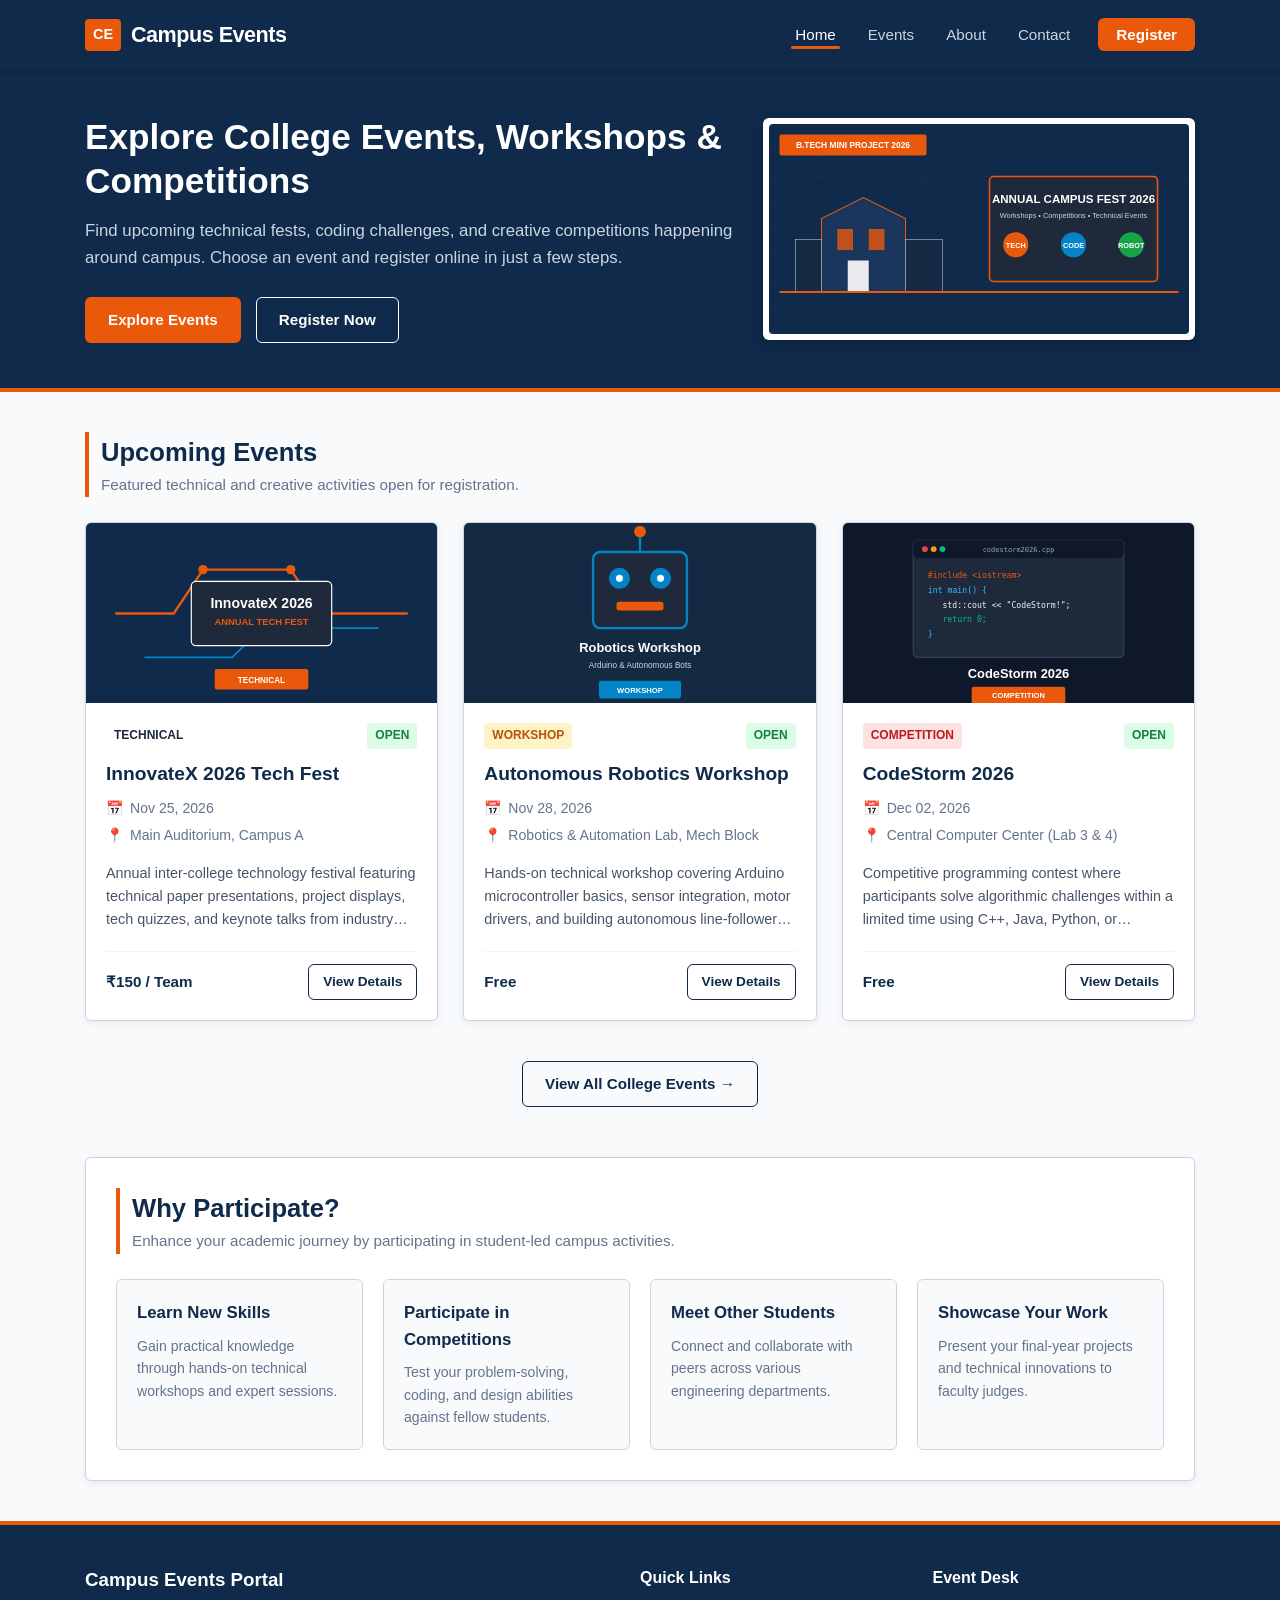
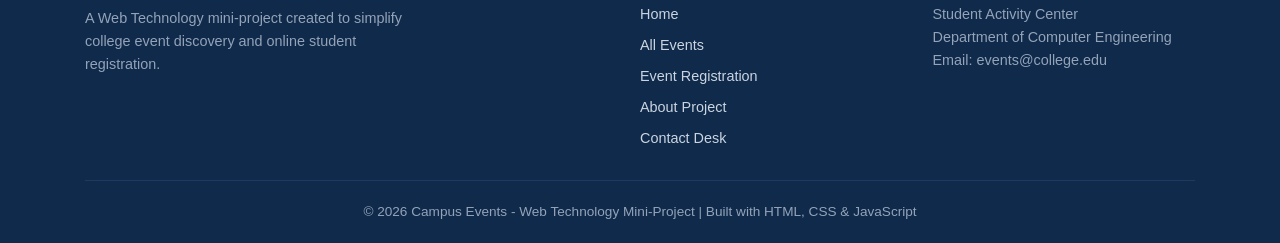
==== index.html @ fda60789 "Add files via upload" ====
<!DOCTYPE html>
<html lang="en">
<head>
  <meta charset="UTF-8" />
  <meta name="viewport" content="width=device-width, initial-scale=1.0" />
  <title>Campus Events - Home</title>
  <link rel="stylesheet" href="css/style.css" />
</head>
<body>

  <!-- NAVIGATION BAR -->
  <nav class="navbar">
    <div class="container">
      <a href="index.html" class="nav-brand">
        <span class="logo-badge">CE</span>
        <span class="logo-text">Campus Events</span>
      </a>
      
      <button class="hamburger" id="hamburger" aria-label="Toggle Navigation Menu">
        <span></span>
        <span></span>
        <span></span>
      </button>

      <ul class="nav-links" id="navLinks">
        <li><a href="index.html" class="active">Home</a></li>
        <li><a href="events.html">Events</a></li>
        <li><a href="about.html">About</a></li>
        <li><a href="contact.html">Contact</a></li>
        <li><a href="register.html" class="nav-cta">Register</a></li>
      </ul>
    </div>
  </nav>

  <!-- HERO SECTION -->
  <header class="hero">
    <div class="container">
      <div class="hero-grid">
        <div class="hero-content">
          <h1>Explore College Events, Workshops &amp; Competitions</h1>
          <p class="hero-subtitle">
            Find upcoming technical fests, coding challenges, and creative competitions happening around campus. Choose an event and register online in just a few steps.
          </p>
          <div class="hero-buttons">
            <a href="events.html" class="btn btn-primary">Explore Events</a>
            <a href="register.html" class="btn btn-outline">Register Now</a>
          </div>
        </div>
        <div class="hero-image-wrapper">
          <img src="images/hero-banner.svg" alt="College Campus Events Banner" />
        </div>
      </div>
    </div>
  </header>

  <!-- MAIN CONTENT -->
  <main class="container">
    
    <!-- UPCOMING EVENTS SECTION -->
    <section>
      <div class="section-header">
        <h2>Upcoming Events</h2>
        <p>Featured technical and creative activities open for registration.</p>
      </div>

      <div class="events-grid" id="featuredEventsGrid">
        <!-- JS populates top 3 event cards here -->
      </div>

      <div style="text-align: center; margin-bottom: 50px;">
        <a href="events.html" class="btn btn-secondary">View All College Events &rarr;</a>
      </div>
    </section>

    <!-- WHY PARTICIPATE SECTION -->
    <section class="features-section">
      <div class="section-header">
        <h2>Why Participate?</h2>
        <p>Enhance your academic journey by participating in student-led campus activities.</p>
      </div>

      <div class="features-grid">
        <div class="feature-box">
          <h3>Learn New Skills</h3>
          <p>Gain practical knowledge through hands-on technical workshops and expert sessions.</p>
        </div>
        <div class="feature-box">
          <h3>Participate in Competitions</h3>
          <p>Test your problem-solving, coding, and design abilities against fellow students.</p>
        </div>
        <div class="feature-box">
          <h3>Meet Other Students</h3>
          <p>Connect and collaborate with peers across various engineering departments.</p>
        </div>
        <div class="feature-box">
          <h3>Showcase Your Work</h3>
          <p>Present your final-year projects and technical innovations to faculty judges.</p>
        </div>
      </div>
    </section>

  </main>

  <!-- FOOTER -->
  <footer class="footer">
    <div class="container">
      <div class="footer-grid">
        <div class="footer-col">
          <h3>Campus Events Portal</h3>
          <p style="font-size: 0.9rem; color: #94a3b8; max-width: 320px;">
            A Web Technology mini-project created to simplify college event discovery and online student registration.
          </p>
        </div>
        <div class="footer-col">
          <h4>Quick Links</h4>
          <div class="footer-links">
            <a href="index.html">Home</a>
            <a href="events.html">All Events</a>
            <a href="register.html">Event Registration</a>
            <a href="about.html">About Project</a>
            <a href="contact.html">Contact Desk</a>
          </div>
        </div>
        <div class="footer-col">
          <h4>Event Desk</h4>
          <p style="font-size: 0.9rem; color: #94a3b8;">
            Student Activity Center<br />
            Department of Computer Engineering<br />
            Email: events@college.edu
          </p>
        </div>
      </div>
      <div class="footer-bottom">
        <p>&copy; 2026 Campus Events - Web Technology Mini-Project | Built with HTML, CSS &amp; JavaScript</p>
      </div>
    </div>
  </footer>

  <script src="js/script.js"></script>
</body>
</html>
---- css/style.css ----
/* ==========================================================================
   Campus Events - Web Technology Mini-Project
   Main Stylesheet: css/style.css
   ========================================================================== */

/* 1. CSS VARIABLES & RESET */
:root {
  --primary: #0f2a4a;
  --primary-hover: #193860;
  --accent: #ea580c;
  --accent-hover: #c2410c;
  --bg-main: #f8fafc;
  --card-bg: #ffffff;
  --text-dark: #1e293b;
  --text-muted: #64748b;
  --border-color: #cbd5e1;
  --error-color: #dc2626;
  --success-color: #16a34a;
  --font-family: -apple-system, BlinkMacSystemFont, "Segoe UI", Roboto, Oxygen, Ubuntu, Cantarell, "Helvetica Neue", sans-serif;
  --max-width: 1140px;
  --radius: 6px;
  --shadow: 0 2px 8px rgba(15, 42, 74, 0.08);
  --shadow-hover: 0 6px 16px rgba(15, 42, 74, 0.12);
  --transition: all 0.2s ease-in-out;
}

* {
  box-sizing: border-box;
  margin: 0;
  padding: 0;
}

body {
  font-family: var(--font-family);
  background-color: var(--bg-main);
  color: var(--text-dark);
  line-height: 1.6;
  display: flex;
  flex-direction: column;
  min-height: 100vh;
}

a {
  color: var(--accent);
  text-decoration: none;
  transition: var(--transition);
}

a:hover {
  color: var(--accent-hover);
}

ul {
  list-style: none;
}

img {
  max-width: 100%;
  height: auto;
  display: block;
}

/* 2. LAYOUT & CONTAINERS */
.container {
  width: 90%;
  max-width: var(--max-width);
  margin: 0 auto;
  padding: 0 15px;
}

main {
  flex: 1;
  padding: 30px 0;
}

/* 3. NAVIGATION BAR */
.navbar {
  background-color: var(--primary);
  color: #ffffff;
  position: sticky;
  top: 0;
  z-index: 1000;
  box-shadow: 0 2px 5px rgba(0, 0, 0, 0.15);
}

.navbar .container {
  display: flex;
  justify-content: space-between;
  align-items: center;
  height: 70px;
}

.nav-brand {
  display: flex;
  align-items: center;
  gap: 10px;
  text-decoration: none;
  color: #ffffff;
}

.nav-brand:hover {
  color: #ffffff;
}

.logo-badge {
  background-color: var(--accent);
  color: #ffffff;
  font-weight: bold;
  font-size: 0.9rem;
  padding: 4px 8px;
  border-radius: 4px;
}

.logo-text {
  font-size: 1.35rem;
  font-weight: 700;
  letter-spacing: -0.5px;
}

.nav-links {
  display: flex;
  align-items: center;
  gap: 24px;
}

.nav-links a {
  color: #cbd5e1;
  font-size: 0.95rem;
  font-weight: 500;
  padding: 6px 4px;
  position: relative;
}

.nav-links a:hover,
.nav-links a.active {
  color: #ffffff;
}

.nav-links a.active::after {
  content: "";
  position: absolute;
  bottom: 0;
  left: 0;
  width: 100%;
  height: 3px;
  background-color: var(--accent);
  border-radius: 2px;
}

.nav-cta {
  background-color: var(--accent);
  color: #ffffff !important;
  padding: 8px 18px !important;
  border-radius: var(--radius);
  font-weight: 600 !important;
}

.nav-cta:hover {
  background-color: var(--accent-hover);
}

.hamburger {
  display: none;
  flex-direction: column;
  justify-content: space-between;
  width: 28px;
  height: 20px;
  background: transparent;
  border: none;
  cursor: pointer;
  padding: 0;
}

.hamburger span {
  width: 100%;
  height: 3px;
  background-color: #ffffff;
  border-radius: 2px;
  transition: var(--transition);
}

/* 4. BUTTONS & BADGES */
.btn {
  display: inline-block;
  padding: 10px 22px;
  font-size: 0.95rem;
  font-weight: 600;
  text-align: center;
  border: 1px solid transparent;
  border-radius: var(--radius);
  cursor: pointer;
  transition: var(--transition);
}

.btn-primary {
  background-color: var(--accent);
  color: #ffffff;
}

.btn-primary:hover {
  background-color: var(--accent-hover);
  color: #ffffff;
}

.btn-secondary {
  background-color: transparent;
  color: var(--primary);
  border-color: var(--primary);
}

.btn-secondary:hover {
  background-color: var(--primary);
  color: #ffffff;
}

.btn-outline {
  background-color: transparent;
  color: #ffffff;
  border-color: #ffffff;
}

.btn-outline:hover {
  background-color: rgba(255, 255, 255, 0.15);
  color: #ffffff;
}

.badge {
  display: inline-block;
  padding: 3px 8px;
  font-size: 0.75rem;
  font-weight: 700;
  text-transform: uppercase;
  border-radius: 4px;
}

.badge-tech { background-color: #e0f2fe; color: #0369a1; }
.badge-workshop { background-color: #fef3c7; color: #b45309; }
.badge-competition { background-color: #fee2e2; color: #b91c1c; }
.badge-creative { background-color: #f3e8ff; color: #6b21a8; }
.badge-open { background-color: #dcfce7; color: #15803d; }

/* 5. HERO SECTION */
.hero {
  background-color: var(--primary);
  color: #ffffff;
  padding: 45px 0;
  margin-bottom: 40px;
  border-bottom: 4px solid var(--accent);
}

.hero-grid {
  display: grid;
  grid-template-columns: 1.2fr 0.8fr;
  gap: 30px;
  align-items: center;
}

.hero-content h1 {
  font-size: 2.2rem;
  font-weight: 800;
  line-height: 1.25;
  margin-bottom: 15px;
}

.hero-subtitle {
  font-size: 1.05rem;
  color: #cbd5e1;
  margin-bottom: 25px;
}

.hero-buttons {
  display: flex;
  gap: 15px;
  flex-wrap: wrap;
}

.hero-image-wrapper {
  background-color: #ffffff;
  padding: 6px;
  border-radius: var(--radius);
  box-shadow: 0 4px 12px rgba(0, 0, 0, 0.2);
}

.hero-image-wrapper img {
  border-radius: 4px;
}

/* 6. SECTION HEADINGS */
.section-header {
  margin-bottom: 25px;
  border-left: 4px solid var(--accent);
  padding-left: 12px;
}

.section-header h2 {
  font-size: 1.6rem;
  color: var(--primary);
  font-weight: 700;
}

.section-header p {
  color: var(--text-muted);
  font-size: 0.95rem;
}

/* 7. EVENT CARDS & GRID */
.events-grid {
  display: grid;
  grid-template-columns: repeat(auto-fill, minmax(310px, 1fr));
  gap: 25px;
  margin-bottom: 40px;
}

.event-card {
  background-color: var(--card-bg);
  border: 1px solid var(--border-color);
  border-radius: var(--radius);
  overflow: hidden;
  box-shadow: var(--shadow);
  display: flex;
  flex-direction: column;
  transition: var(--transition);
}

.event-card:hover {
  transform: translateY(-3px);
  box-shadow: var(--shadow-hover);
  border-color: #94a3b8;
}

.event-card-img {
  width: 100%;
  height: 180px;
  object-fit: cover;
  background-color: #e2e8f0;
}

.event-card-body {
  padding: 20px;
  display: flex;
  flex-direction: column;
  flex: 1;
}

.event-meta {
  display: flex;
  justify-content: space-between;
  align-items: center;
  margin-bottom: 10px;
}

.event-title {
  font-size: 1.2rem;
  font-weight: 700;
  color: var(--primary);
  margin-bottom: 8px;
}

.event-info-list {
  font-size: 0.88rem;
  color: var(--text-muted);
  margin-bottom: 12px;
}

.event-info-item {
  display: flex;
  align-items: center;
  gap: 6px;
  margin-bottom: 4px;
}

.event-desc {
  font-size: 0.9rem;
  color: #475569;
  margin-bottom: 20px;
  flex: 1;
  display: -webkit-box;
  -webkit-line-clamp: 3;
  -webkit-box-orient: vertical;
  overflow: hidden;
}

.event-card-footer {
  display: flex;
  justify-content: space-between;
  align-items: center;
  padding-top: 12px;
  border-top: 1px solid #f1f5f9;
}

.event-fee {
  font-size: 0.95rem;
  font-weight: 700;
  color: var(--primary);
}

/* 8. WHY PARTICIPATE SECTION */
.features-section {
  background-color: #ffffff;
  border: 1px solid var(--border-color);
  border-radius: var(--radius);
  padding: 30px;
  margin-bottom: 40px;
  box-shadow: var(--shadow);
}

.features-grid {
  display: grid;
  grid-template-columns: repeat(auto-fit, minmax(220px, 1fr));
  gap: 20px;
  margin-top: 20px;
}

.feature-box {
  padding: 20px;
  background-color: var(--bg-main);
  border: 1px solid var(--border-color);
  border-radius: var(--radius);
}

.feature-box h3 {
  font-size: 1.05rem;
  color: var(--primary);
  margin-bottom: 8px;
}

.feature-box p {
  font-size: 0.88rem;
  color: var(--text-muted);
}

/* 9. SEARCH & FILTER BAR (EVENTS PAGE) */
.filter-container {
  background-color: #ffffff;
  border: 1px solid var(--border-color);
  border-radius: var(--radius);
  padding: 20px;
  margin-bottom: 30px;
  display: flex;
  flex-wrap: wrap;
  gap: 15px;
  justify-content: space-between;
  align-items: center;
  box-shadow: var(--shadow);
}

.search-box {
  flex: 1;
  min-width: 250px;
}

.search-input {
  width: 100%;
  padding: 10px 14px;
  border: 1px solid var(--border-color);
  border-radius: var(--radius);
  font-size: 0.95rem;
  outline: none;
}

.search-input:focus {
  border-color: var(--accent);
  box-shadow: 0 0 0 3px rgba(234, 88, 12, 0.15);
}

.filter-buttons {
  display: flex;
  gap: 8px;
  flex-wrap: wrap;
}

.filter-btn {
  background-color: var(--bg-main);
  border: 1px solid var(--border-color);
  padding: 8px 14px;
  font-size: 0.85rem;
  font-weight: 600;
  border-radius: var(--radius);
  cursor: pointer;
  transition: var(--transition);
  color: var(--text-dark);
}

.filter-btn:hover,
.filter-btn.active {
  background-color: var(--primary);
  color: #ffffff;
  border-color: var(--primary);
}

/* 10. EVENT DETAILS PAGE */
.details-wrapper {
  background-color: #ffffff;
  border: 1px solid var(--border-color);
  border-radius: var(--radius);
  box-shadow: var(--shadow);
  overflow: hidden;
  margin-bottom: 30px;
}

.details-header-img {
  width: 100%;
  max-height: 320px;
  object-fit: cover;
}

.details-content {
  padding: 30px;
}

.details-meta-grid {
  display: grid;
  grid-template-columns: repeat(auto-fit, minmax(200px, 1fr));
  gap: 15px;
  background-color: var(--bg-main);
  padding: 20px;
  border-radius: var(--radius);
  border: 1px solid var(--border-color);
  margin: 20px 0;
}

.meta-item {
  display: flex;
  flex-direction: column;
}

.meta-label {
  font-size: 0.8rem;
  text-transform: uppercase;
  font-weight: 700;
  color: var(--text-muted);
}

.meta-value {
  font-size: 1rem;
  font-weight: 600;
  color: var(--primary);
  margin-top: 2px;
}

.details-body {
  margin: 25px 0;
}

.details-body h3 {
  font-size: 1.2rem;
  color: var(--primary);
  margin: 20px 0 10px 0;
  border-bottom: 2px solid #e2e8f0;
  padding-bottom: 5px;
}

.rules-list {
  padding-left: 20px;
  margin-top: 10px;
}

.rules-list li {
  margin-bottom: 8px;
  list-style-type: disc;
  color: #334155;
}

/* 11. REGISTRATION FORM PAGE */
.form-card {
  background-color: #ffffff;
  border: 1px solid var(--border-color);
  border-radius: var(--radius);
  box-shadow: var(--shadow);
  padding: 30px;
  max-width: 750px;
  margin: 0 auto 30px auto;
}

.form-grid {
  display: grid;
  grid-template-columns: 1fr 1fr;
  gap: 20px;
}

.form-group {
  display: flex;
  flex-direction: column;
  margin-bottom: 5px;
}

.form-group.full-width {
  grid-column: span 2;
}

.form-label {
  font-size: 0.9rem;
  font-weight: 600;
  color: var(--primary);
  margin-bottom: 6px;
}

.required-star {
  color: var(--error-color);
  margin-left: 2px;
}

.form-control {
  padding: 10px 12px;
  font-size: 0.95rem;
  border: 1px solid var(--border-color);
  border-radius: var(--radius);
  outline: none;
  font-family: inherit;
  background-color: #ffffff;
}

.form-control:focus {
  border-color: var(--accent);
  box-shadow: 0 0 0 3px rgba(234, 88, 12, 0.15);
}

.form-control.invalid {
  border-color: var(--error-color);
  background-color: #fef2f2;
}

.error-message {
  color: var(--error-color);
  font-size: 0.8rem;
  margin-top: 4px;
  min-height: 18px;
}

.form-actions {
  grid-column: span 2;
  margin-top: 15px;
}

.btn-submit {
  width: 100%;
  padding: 12px;
  font-size: 1rem;
}

/* 12. REGISTRATION SUCCESS PAGE */
.success-card {
  background-color: #ffffff;
  border: 1px solid var(--border-color);
  border-radius: var(--radius);
  box-shadow: var(--shadow);
  padding: 35px;
  max-width: 700px;
  margin: 0 auto;
}

.success-header {
  text-anchor: middle;
  text-align: center;
  border-bottom: 2px dashed var(--border-color);
  padding-bottom: 20px;
  margin-bottom: 25px;
}

.success-icon {
  width: 60px;
  height: 60px;
  background-color: #dcfce7;
  color: var(--success-color);
  border-radius: 50%;
  display: flex;
  align-items: center;
  justify-content: center;
  font-size: 2rem;
  margin: 0 auto 15px auto;
  font-weight: bold;
}

.success-title {
  color: var(--primary);
  font-size: 1.6rem;
  margin-bottom: 5px;
}

.reg-id-box {
  background-color: #f1f5f9;
  border: 1px solid var(--border-color);
  padding: 12px 20px;
  border-radius: var(--radius);
  display: inline-block;
  margin-top: 10px;
}

.reg-id-label {
  font-size: 0.75rem;
  text-transform: uppercase;
  color: var(--text-muted);
  font-weight: 700;
  display: block;
}

.reg-id-val {
  font-size: 1.3rem;
  font-weight: 800;
  color: var(--accent);
  letter-spacing: 1px;
}

.receipt-table {
  width: 100%;
  border-collapse: collapse;
  margin-bottom: 25px;
}

.receipt-table th,
.receipt-table td {
  padding: 12px 15px;
  text-align: left;
  border-bottom: 1px solid #f1f5f9;
  font-size: 0.95rem;
}

.receipt-table th {
  color: var(--text-muted);
  width: 40%;
  font-weight: 600;
}

.receipt-table td {
  color: var(--primary);
  font-weight: 600;
}

.success-actions {
  display: flex;
  gap: 15px;
  justify-content: center;
}

/* 13. ABOUT & CONTACT PAGES */
.content-box {
  background-color: #ffffff;
  border: 1px solid var(--border-color);
  border-radius: var(--radius);
  box-shadow: var(--shadow);
  padding: 30px;
  margin-bottom: 30px;
}

.contact-grid {
  display: grid;
  grid-template-columns: 1fr 1fr;
  gap: 30px;
}

.contact-info-item {
  margin-bottom: 20px;
}

.contact-info-item h4 {
  font-size: 1rem;
  color: var(--primary);
  margin-bottom: 4px;
}

.status-alert {
  padding: 12px 15px;
  border-radius: var(--radius);
  margin-top: 15px;
  font-size: 0.9rem;
  display: none;
}

.status-alert.info {
  background-color: #e0f2fe;
  color: #0369a1;
  border: 1px solid #bae6fd;
}

/* 14. FOOTER */
.footer {
  background-color: var(--primary);
  color: #cbd5e1;
  padding: 40px 0 20px 0;
  margin-top: auto;
  border-top: 4px solid var(--accent);
}

.footer-grid {
  display: grid;
  grid-template-columns: 2fr 1fr 1fr;
  gap: 30px;
  margin-bottom: 30px;
}

.footer-col h3, .footer-col h4 {
  color: #ffffff;
  margin-bottom: 12px;
}

.footer-links {
  display: flex;
  flex-direction: column;
  gap: 8px;
}

.footer-links a {
  color: #cbd5e1;
  font-size: 0.9rem;
}

.footer-links a:hover {
  color: var(--accent);
}

.footer-bottom {
  border-top: 1px solid #1e3a60;
  padding-top: 20px;
  text-align: center;
  font-size: 0.85rem;
  color: #94a3b8;
}

/* 15. RESPONSIVE BREAKPOINTS */
@media (max-width: 768px) {
  .hamburger {
    display: flex;
  }

  .nav-links {
    position: absolute;
    top: 70px;
    left: 0;
    width: 100%;
    background-color: var(--primary);
    flex-direction: column;
    padding: 20px 0;
    gap: 15px;
    border-bottom: 3px solid var(--accent);
    display: none;
    box-shadow: 0 4px 10px rgba(0, 0, 0, 0.2);
  }

  .nav-links.active {
    display: flex;
  }

  .hero-grid {
    grid-template-columns: 1fr;
    text-align: center;
  }

  .hero-buttons {
    justify-content: center;
  }

  .form-grid {
    grid-template-columns: 1fr;
  }

  .form-group.full-width {
    grid-column: span 1;
  }

  .form-actions {
    grid-column: span 1;
  }

  .contact-grid {
    grid-template-columns: 1fr;
  }

  .footer-grid {
    grid-template-columns: 1fr;
  }

  .success-actions {
    flex-direction: column;
  }
}

/* 16. PRINT STYLES FOR REGISTRATION RECEIPT */
@media print {
  body {
    background-color: #ffffff;
    color: #000000;
  }

  .navbar, .footer, .success-actions, .nav-cta {
    display: none !important;
  }

  main {
    padding: 0;
  }

  .success-card {
    border: 2px solid #000000;
    box-shadow: none;
    max-width: 100%;
    margin: 0;
    padding: 20px;
  }

  .reg-id-box {
    border: 2px solid #000000;
    background-color: #ffffff;
  }

  .reg-id-val {
    color: #000000;
  }

  .receipt-table th,
  .receipt-table td {
    border-bottom: 1px solid #000000;
    color: #000000;
  }
}
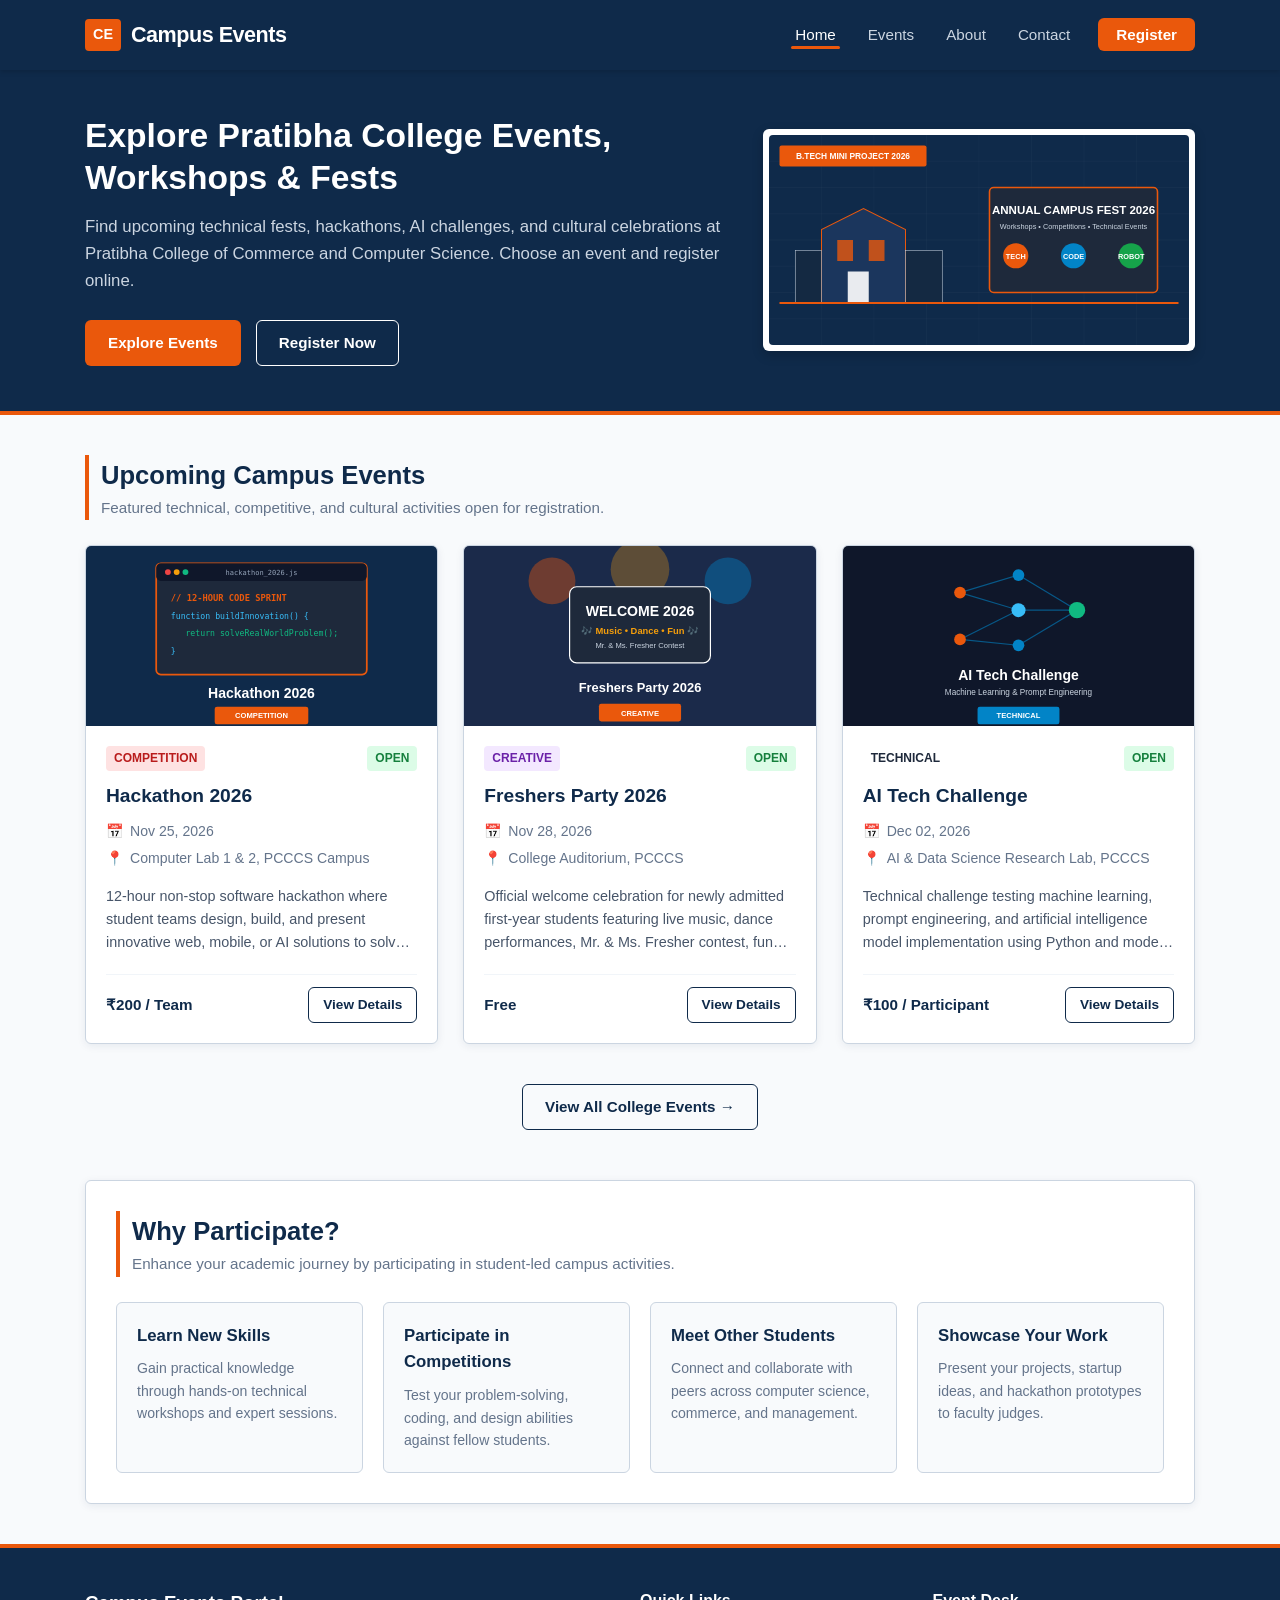
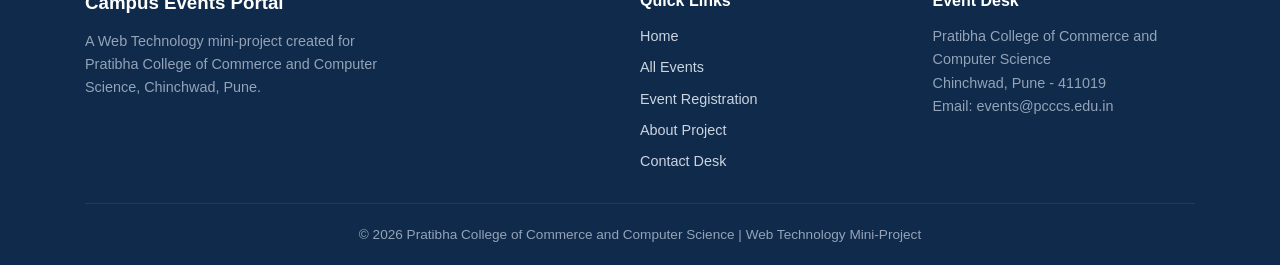
==== commit 03986d6c: "Add files via upload" ====
--- a/index.html
+++ b/index.html
@@ -3,7 +3,7 @@
 <head>
   <meta charset="UTF-8" />
   <meta name="viewport" content="width=device-width, initial-scale=1.0" />
-  <title>Campus Events - Home</title>
+  <title>Campus Events - Home | PCCCS</title>
   <link rel="stylesheet" href="css/style.css" />
 </head>
 <body>
@@ -37,9 +37,9 @@
     <div class="container">
       <div class="hero-grid">
         <div class="hero-content">
-          <h1>Explore College Events, Workshops &amp; Competitions</h1>
+          <h1 style="font-size: 2.1rem;">Explore Pratibha College Events, Workshops &amp; Fests</h1>
           <p class="hero-subtitle">
-            Find upcoming technical fests, coding challenges, and creative competitions happening around campus. Choose an event and register online in just a few steps.
+            Find upcoming technical fests, hackathons, AI challenges, and cultural celebrations at Pratibha College of Commerce and Computer Science. Choose an event and register online.
           </p>
           <div class="hero-buttons">
             <a href="events.html" class="btn btn-primary">Explore Events</a>
@@ -59,8 +59,8 @@
     <!-- UPCOMING EVENTS SECTION -->
     <section>
       <div class="section-header">
-        <h2>Upcoming Events</h2>
-        <p>Featured technical and creative activities open for registration.</p>
+        <h2>Upcoming Campus Events</h2>
+        <p>Featured technical, competitive, and cultural activities open for registration.</p>
       </div>
 
       <div class="events-grid" id="featuredEventsGrid">
@@ -90,11 +90,11 @@
         </div>
         <div class="feature-box">
           <h3>Meet Other Students</h3>
-          <p>Connect and collaborate with peers across various engineering departments.</p>
+          <p>Connect and collaborate with peers across computer science, commerce, and management.</p>
         </div>
         <div class="feature-box">
           <h3>Showcase Your Work</h3>
-          <p>Present your final-year projects and technical innovations to faculty judges.</p>
+          <p>Present your projects, startup ideas, and hackathon prototypes to faculty judges.</p>
         </div>
       </div>
     </section>
@@ -108,7 +108,7 @@
         <div class="footer-col">
           <h3>Campus Events Portal</h3>
           <p style="font-size: 0.9rem; color: #94a3b8; max-width: 320px;">
-            A Web Technology mini-project created to simplify college event discovery and online student registration.
+            A Web Technology mini-project created for Pratibha College of Commerce and Computer Science, Chinchwad, Pune.
           </p>
         </div>
         <div class="footer-col">
@@ -124,14 +124,14 @@
         <div class="footer-col">
           <h4>Event Desk</h4>
           <p style="font-size: 0.9rem; color: #94a3b8;">
-            Student Activity Center<br />
-            Department of Computer Engineering<br />
-            Email: events@college.edu
+            Pratibha College of Commerce and Computer Science<br />
+            Chinchwad, Pune - 411019<br />
+            Email: events@pcccs.edu.in
           </p>
         </div>
       </div>
       <div class="footer-bottom">
-        <p>&copy; 2026 Campus Events - Web Technology Mini-Project | Built with HTML, CSS &amp; JavaScript</p>
+        <p>&copy; 2026 Pratibha College of Commerce and Computer Science | Web Technology Mini-Project</p>
       </div>
     </div>
   </footer>
